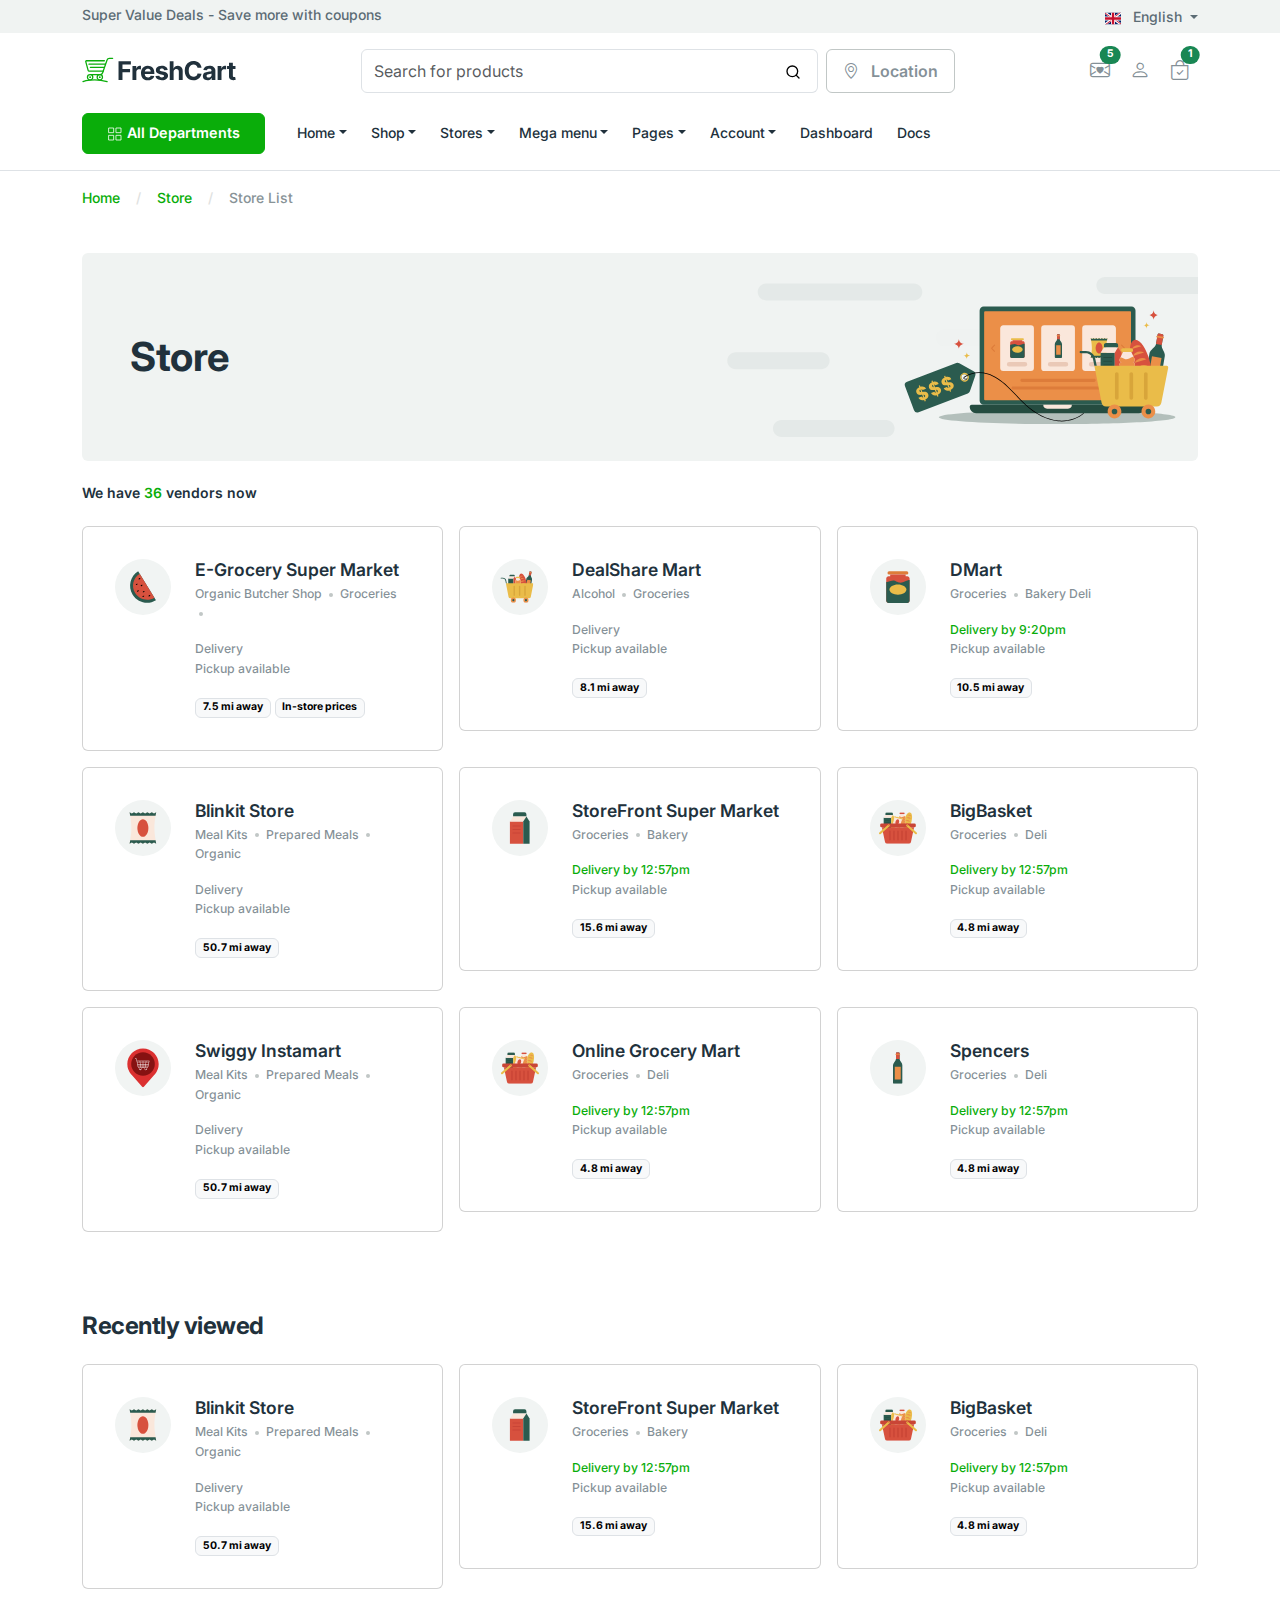
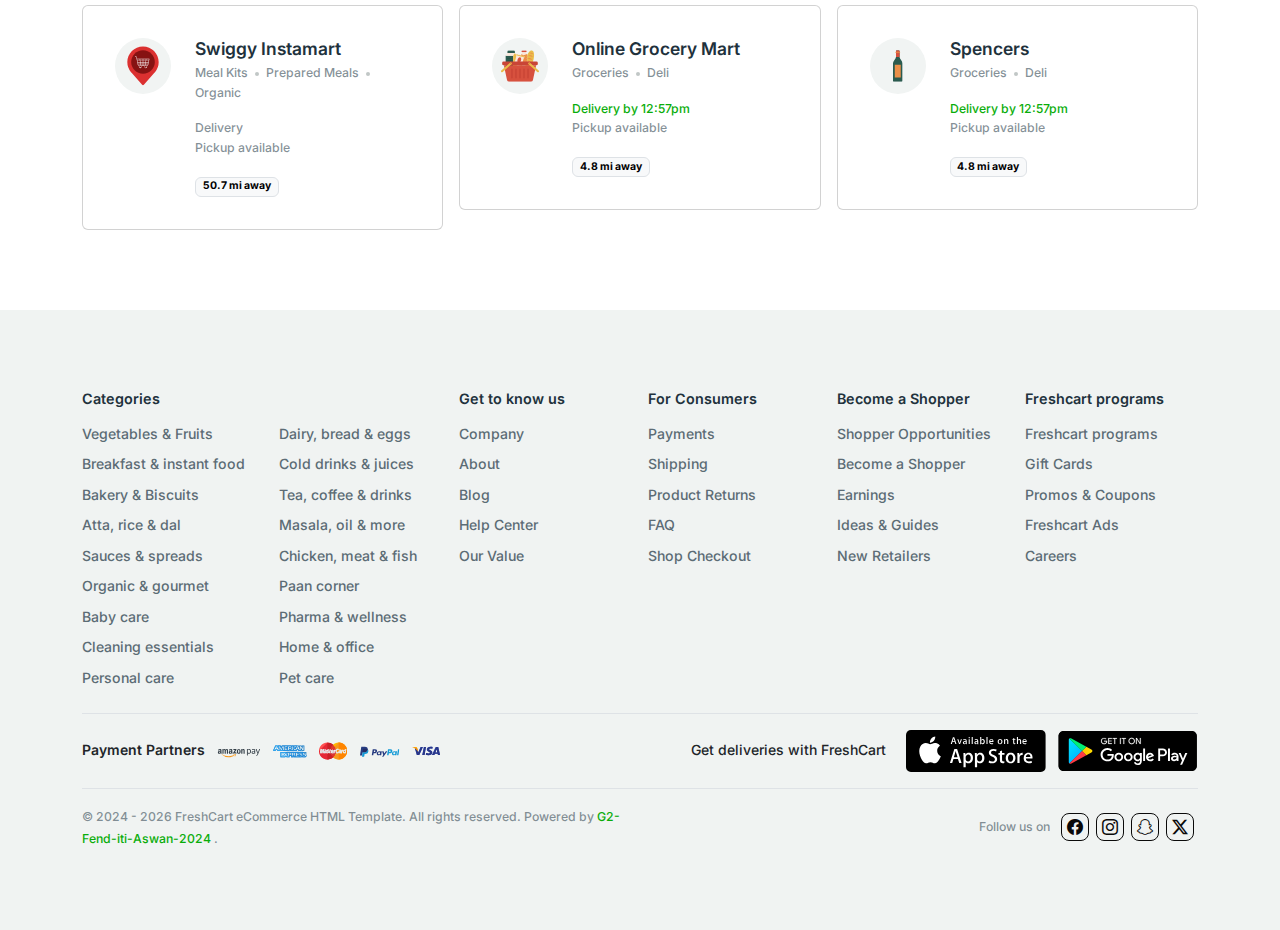
==== index.html @ b653909a "Add files via upload" ====
<!DOCTYPE html>
<html lang="en">
  <head>
    <meta charset="UTF-8" />
    <meta name="viewport" content="width=device-width, initial-scale=1.0" />
    <title>Stor List eCommerce HTML Template - FreshCart</title>
    <link rel="stylesheet" href="./Style css/bootstrap/css/bootstrap.css" />
    <link rel="stylesheet" href="./Style css/custimize.css" />
    <link rel="stylesheet" href="./Style css/style.css" />
    <link rel="Icon" href="./Imeges/favicon.ico" />
    <!-- <link rel="stylesheet" href="./icons/icons.css" /> -->
    <link
      rel="stylesheet"
      href="https://cdn.jsdelivr.net/npm/bootstrap-icons@1.11.3/font/bootstrap-icons.min.css"
    />
  </head>
  <body>
    <!-- Top Header -->
    <div class="bg-light py-1 py-md-0 pt-md-1">
      <div class="container">
        <div class="row">
          <div class="col-md-6 col-12 text-center text-md-start">
            <span>Super Value Deals - Save more with coupons</span>
          </div>
          <div class="col-6 text-end d-none d-md-block">
            <div class="dropdown selectBox">
              <a
                href="#"
                class="dropdown-toggle text-reset text-center"
                data-bs-toggle="dropdown"
                aria-expanded="false"
              >
                <img
                  src="./Imeges/svg/flags/UnitedKingdomFlag.svg"
                  alt=""
                  class="m-2"
                />
                <flagSpan> English</flagSpan>
              </a>
              <ul
                class="dropdown-menu ul-header"
                data-popper-placement="bottom-end"
              >
                <li>
                  <a href="" class="dropdown-item">
                    <img
                      src="./Imeges/svg/flags/UnitedKingdomFlag.svg"
                      class="me-2"
                    />

                    <flagSpan>English</flagSpan>
                  </a>
                </li>
                <li>
                  <a href="" class="dropdown-item">
                    <img src="./Imeges/svg/flags/GermanFlag.svg" class="me-2" />

                    <flagSpan> Deutsch</flagSpan>
                  </a>
                </li>
              </ul>
            </div>
          </div>
        </div>
      </div>
    </div>
    <!-- Navbar -->
    <div class="py-3 mb-1">
      <div class="container">
        <div class="row w-100 align-items-center gx-lg-2 gx-0">
          <div class="col-xxl-2 col-lg-3 col-md-6 col-5 text-md-start">
            <a href="#" class="navbar-brand d-none d-lg-block">
              <img src="./Imeges/svg/freshcart-logo.svg" alt="" srcset="" />
            </a>
            <div class="d-flex justify-content-between w-100 d-lg-none">
              <a href="#" class="navbar-brand">
                <img src="./Imeges/svg/freshcart-logo.svg" alt="" />
              </a>
            </div>
          </div>
          <div class="col-xxl-5 col-lg-5 d-none d-lg-block text-md-start">
            <form action="#">
              <div class="input-group">
                <input
                  type="search"
                  class="form-control rounded"
                  placeholder="Search for products"
                />
                <button
                  class="btn bg-white border border-start-0 ms-n10 rounded-0 rounded-end"
                  type="button"
                >
                  <img src="./Imeges/svg/Search.svg" class="" alt="" />
                </button>
              </div>
            </form>
          </div>
          <div
            class="col-md-2 col-xxl-3 d-none d-lg-block text-center text-md-start"
          >
            <!-- Button Location -->
            <button
              type="button"
              id="btn-location"
              class="btn btn-outline-secondary text-muted"
              data-bs-toggle="modal"
              data-bs-target="#locationModal"
            >
              <i class="bi bi-geo-alt me-2"></i>
              Location
            </button>
            <!-- modal btn location -->

            <!-- Modal -->

            <!--  -->
          </div>
          <div class="col-lg-2 col-xxl-2 text-end col-md-6 col-7">
            <div class="list-inline align-content-center">
              <div class="list-inline-item me-3">
                <a href="#" class="text-muted position-relative">
                  <i class="bi bi-envelope-heart fs-5"></i>
                  <span
                    class="position-absolute top-auto start-100 translate-middle badge rounded-pill bg-success"
                    >5</span
                  >
                </a>
              </div>
              <div class="list-inline-item me-3">
                <a href="#" class="text-muted position-relative">
                  <i class="bi bi-person fs-5"></i>
                </a>
              </div>
              <div class="list-inline-item me-3 me-lg-0">
                <a href="#" class="text-muted position-relative">
                  <i class="bi bi-bag-check fs-5"></i>
                  <span
                    class="position-absolute top-auto start-100 translate-middle badge rounded-pill bg-success"
                    >1</span
                  >
                </a>
              </div>
              <div class="list-inline-item d-inline-block d-lg-none">
                <button
                  class="navbar-toggler collapsed text-center"
                  type="button"
                  data-bs-toggle="offcanvas"
                  data-bs-target="#navbar-default"
                  aria-controls="navbar-default"
                  aria-label="Toggle navigation"
                >
                  <svg
                    class="ham ham3"
                    viewBox="0 0 100 100"
                    width="60"
                    onclick="this.classList.toggle('active')"
                  >
                    <path
                      class="line top"
                      d="m 70,33 h -40 c -11.092231,0 11.883874,13.496726 -3.420361,12.956839 -0.962502,-2.089471 -2.222071,-3.282996 -4.545687,-3.282996 -2.323616,0 -5.113897,2.622752 -5.113897,7.071068 0,4.448316 2.080609,7.007933 5.555839,7.007933 2.401943,0 2.96769,-1.283974 4.166879,-3.282995 2.209342,0.273823 4.031294,1.642466 5.857227,-0.252538 v -13.005715 16.288404 h 7.653568"
                    />
                    <path
                      class="line middle"
                      d="m 70,50 h -40 c -5.6862,0 -8.534259,5.373483 -8.534259,11.551069 0,7.187738 3.499166,10.922274 13.131984,10.922274 11.021777,0 7.022787,-15.773343 15.531095,-15.773343 3.268142,0 5.177031,-2.159429 5.177031,-6.7 0,-4.540571 -1.766442,-7.33533 -5.087851,-7.326157 -3.321409,0.0092 -5.771288,2.789632 -5.771288,7.326157 0,4.536525 2.478983,6.805271 5.771288,6.7"
                    />
                    <path
                      class="line bottom"
                      d="m 70,67 h -40 c 0,0 -3.680675,0.737051 -3.660714,-3.517857 0.02541,-5.415597 3.391687,-10.357143 10.982142,-10.357143 4.048418,0 17.88928,0.178572 23.482143,0.178572 0,2.563604 2.451177,3.403635 4.642857,3.392857 2.19168,-0.01078 4.373905,-1.369814 4.375,-3.392857 0.0011,-2.023043 -1.924401,-2.589191 -4.553571,-4.107143 -2.62917,-1.517952 -4.196429,-1.799562 -4.196429,-3.660714 0,-1.861153 2.442181,-3.118811 4.196429,-3.035715 1.754248,0.0831 4.375,0.890841 4.375,3.125 2.628634,0 6.160714,0.267857 6.160714,0.267857 l -0.178571,-2.946428 10.178571,0 -10.178571,0 v 6.696428 l 8.928571,0 -8.928571,0 v 7.142858 l 10.178571,0 -10.178571,0"
                    />
                  </svg>
                </button>
              </div>
            </div>
          </div>
        </div>
      </div>
    </div>

    <!-- Sider Navbar -->
    <nav
      class="navbar navbar-expand-lg py-0 pb-lg-3 border-bottom"
      aria-label="Offcanvas navbar large"
    >
      <div class="container">
        <div
          class="offcanvas offcanvas-start text-center justify-content-center align-content-center"
          tabindex="-1"
          id="navbar-default"
          aria-labelledby="navbar-defaultLabel"
        >
          <div class="offcanvas-header pb-1">
            <a href="./index.html"
              ><img
                src="./Imeges/svg/freshcart-logo.svg"
                alt="eCommerce HTML Template"
            /></a>
            <button
              type="button"
              class="btn-close"
              data-bs-dismiss="offcanvas"
              aria-label="Close"
            ></button>
          </div>
          <div class="offcanvas-body">
            <div class="dropdown me-3 d-none d-lg-block">
              <button
                class="btn btn-success fs--1 px-4"
                type="button"
                id="dropdownMenuButton1"
                data-bs-toggle="dropdown"
                aria-expanded="false"
              >
                <span class="me-0">
                  <svg
                    xmlns="http://www.w3.org/2000/svg"
                    width="16"
                    height="16"
                    viewBox="0 0 24 24"
                    fill="none"
                    stroke="currentColor"
                    stroke-width="1.2"
                    stroke-linecap="round"
                    stroke-linejoin="round"
                    class="feather feather-grid"
                  >
                    <rect x="3" y="3" width="7" height="7"></rect>
                    <rect x="14" y="3" width="7" height="7"></rect>
                    <rect x="14" y="14" width="7" height="7"></rect>
                    <rect x="3" y="14" width="7" height="7"></rect>
                  </svg>
                </span>
                All Departments
              </button>
            </div>
            <div class="align-content-center">
              <ul class="navbar-nav align-items-center ps-2">
                <li class="nav-item dropdown w-100 w-lg-auto">
                  <a
                    href="#"
                    class="nav-link dropdown-toggle text-blue-black d-block a-hover-green pe-3"
                    role="button"
                    data-bs-toggle="dropdown"
                    >Home</a
                  >
                </li>
                <li class="nav-item dropdown w-100 w-lg-auto">
                  <a
                    href="#"
                    class="nav-link dropdown-toggle text-blue-black d-block a-hover-green pe-3"
                    role="button"
                    data-bs-toggle="dropdown"
                    >Shop</a
                  >
                </li>
                <li class="nav-item dropdown w-100 w-lg-auto">
                  <a
                    href="#"
                    class="nav-link dropdown-toggle text-blue-black a-hover-green d-block pe-3"
                    role="button"
                    data-bs-toggle="dropdown"
                    >Stores</a
                  >
                </li>
                <li class="nav-item dropdown w-100 w-lg-auto">
                  <a
                    href="#"
                    class="nav-link dropdown-toggle text-blue-black d-block a-hover-green pe-3"
                    role="button"
                    data-bs-toggle="dropdown"
                    >Mega menu</a
                  >
                </li>
                <li class="nav-item dropdown w-100 w-lg-auto">
                  <a
                    href="#"
                    class="nav-link dropdown-toggle text-blue-black d-block a-hover-green pe-3"
                    role="button"
                    data-bs-toggle="dropdown"
                    >Pages</a
                  >
                </li>
                <li class="nav-item dropdown w-100 w-lg-auto">
                  <a
                    href="#"
                    class="nav-link dropdown-toggle text-blue-black d-block a-hover-green pe-3"
                    role="button"
                    data-bs-toggle="dropdown"
                    >Account</a
                  >
                </li>
                <li class="nav-item dropdown w-100 w-lg-auto">
                  <a
                    href="#"
                    class="nav-link text-blue-black d-block a-hover-green pe-3"
                    role="button"
                    >Dashboard</a
                  >
                </li>
                <li class="nav-item dropdown w-100 w-lg-auto">
                  <a
                    href="#"
                    class="nav-link text-blue-black d-block a-hover-green pe-3"
                    role="button"
                    >Docs</a
                  >
                </li>
              </ul>
            </div>
          </div>
        </div>
      </div>
    </nav>
    <!-- Links Under Nav -->

    <section id="sec2" class="mt-3">
      <div class="container">
        <div class="row">
          <div class="col-12">
            <nav aria-label="breadcrumb">
              <ol class="breadcrumb">
                <li class="breadcrumb-item">
                  <a href="#" class="a-hover-green">Home</a>
                </li>
                <li class="breadcrumb-item">
                  <a href="#" class="a-hover-green">Store</a>
                </li>
                <li class="breadcrumb-item active" aria-current="page">
                  Store List
                </li>
              </ol>
            </nav>
          </div>
        </div>
      </div>
    </section>

    <!--------- Main Content ----------->
    <main>
      <!-- sec-1-In Main -->
      <section class="mt-7">
        <div class="container">
          <div class="row">
            <div class="col-12">
              <div
                class="bg-light d-flex justify-content-between ps-md-10 ps-10 rounded"
              >
                <div class="d-flex align-items-center">
                  <h1 class="mb-0 fw-bold text-blue-black fs-1">Store</h1>
                </div>
                <div class="py-6">
                  <img
                    src="./Imeges/svg/store-graphics.svg"
                    class="img-fluid"
                    alt=""
                  />
                </div>
              </div>
            </div>
          </div>
        </div>
      </section>
      <!-- sec-2-In Main -->
      <section id="sec3" class="mb-lg-14 mt-6 mb-8">
        <div class="container">
          <div class="row">
            <div class="col-12">
              <div class="mb-4 text-start">
                <h6 class="text-blue-black fw-semibold">
                  We have <span class="text-green">36</span> vendors now
                </h6>
              </div>
            </div>
          </div>
          <div class="row row-cols-1 row-cols-md-2 row-cols-lg-3 g-3 g-lg-3">
            <!------------------ Cards  --------------->
            <!----- Card 1 ----->
            <div class="col">
              <div class="card flex-row p-8 card-product cards">
                <div>
                  <img
                    src="./Imeges/svg/stores-logo-1.svg"
                    class="rounded-circle icon-shape icon-xl"
                    alt="water mealon"
                  />
                </div>
                <div class="ms-6">
                  <h5 class="mb-1">
                    <a href="" class="text-inherit a-hover-green"
                      >E-Grocery Super Market</a
                    >
                  </h5>
                  <div class="small text-muted text-start">
                    <span>Organic</span>
                    <span> Butcher Shop</span>
                    <span class="mx-1"
                      ><img src="./Imeges/svg/dot.svg" alt=""
                    /></span>
                    <span>Groceries</span>
                    <span class="mx-1"
                      ><img src="./Imeges/svg/dot.svg" alt=""
                    /></span>
                  </div>
                  <div class="py-3 text-start text-muted">
                    <ul class="list-unstyled mb-0 small">
                      <li>Delivery</li>
                      <li>Pickup available</li>
                    </ul>
                  </div>
                  <div class="text-start">
                    <!-- badge -->
                    <div class="badge text-bg-light border">7.5 mi away</div>
                    <div class="badge text-bg-light border">
                      In-store prices
                    </div>
                  </div>
                </div>
              </div>
            </div>
            <!----- Card 2 ----->
            <div class="col">
              <div class="card flex-row p-8 card-product cards">
                <div>
                  <img
                    src="./Imeges/svg/stores-logo-2.svg"
                    class="rounded-circle icon-shape icon-xl"
                    alt=""
                  />
                </div>
                <div class="ms-6">
                  <h5 class="mb-1">
                    <a href="" class="text-inherit a-hover-green"
                      >DealShare Mart
                    </a>
                  </h5>
                  <div class="small text-muted text-start">
                    <span>Alcohol</span>
                    <span class="mx-1"
                      ><img src="./Imeges/svg/dot.svg" alt=""
                    /></span>
                    <span>Groceries</span>
                  </div>
                  <div class="py-3 text-start">
                    <ul class="list-unstyled mb-0 small text-muted">
                      <li>Delivery</li>
                      <li>Pickup available</li>
                    </ul>
                  </div>
                  <div class="text-start">
                    <!-- badge -->
                    <div class="badge text-bg-light border">8.1 mi away</div>
                  </div>
                </div>
              </div>
            </div>
            <!----- Card 3 ----->
            <div class="col">
              <div class="card flex-row p-8 card-product cards">
                <div>
                  <img
                    src="./Imeges/svg/stores-logo-3.svg"
                    class="rounded-circle icon-shape icon-xl"
                    alt=""
                  />
                </div>
                <div class="ms-6">
                  <h5 class="mb-1 text-start">
                    <a href="" class="text-inherit a-hover-green">DMart </a>
                  </h5>
                  <div class="small text-muted text-start">
                    <span>Groceries</span>
                    <span class="mx-1"
                      ><img src="./Imeges/svg/dot.svg" alt=""
                    /></span>
                    <span>Bakery Deli</span>
                  </div>
                  <div class="py-3 text-start">
                    <ul class="list-unstyled mb-0 small text-muted">
                      <li class="text-green">Delivery by 9:20pm</li>
                      <li>Pickup available</li>
                    </ul>
                  </div>
                  <div class="text-start">
                    <!-- badge -->
                    <div class="badge text-bg-light border">10.5 mi away</div>
                  </div>
                </div>
              </div>
            </div>
            <!----- Card 4 ----->
            <div class="col">
              <div class="card flex-row p-8 card-product cards">
                <div>
                  <img
                    src="./Imeges/svg/stores-logo-4.svg"
                    class="rounded-circle icon-shape icon-xl"
                    alt=""
                  />
                </div>
                <div class="ms-6">
                  <h5 class="mb-1 text-start">
                    <a href="" class="text-inherit a-hover-green"
                      >Blinkit Store</a
                    >
                  </h5>
                  <div class="small text-muted text-start">
                    <span>Meal Kits</span>

                    <span class="mx-1"
                      ><img src="./Imeges/svg/dot.svg" alt=""
                    /></span>
                    <span> Prepared Meals </span>

                    <span class="mx-1"
                      ><img src="./Imeges/svg/dot.svg" alt=""
                    /></span>
                    <span>Organic</span>
                  </div>
                  <div class="py-3 text-start text-muted">
                    <ul class="list-unstyled mb-0 small">
                      <li>Delivery</li>
                      <li>Pickup available</li>
                    </ul>
                  </div>
                  <div class="text-start">
                    <!-- badge -->
                    <div class="badge text-bg-light border">50.7 mi away</div>
                  </div>
                </div>
              </div>
            </div>
            <!----- Card 5 ----->
            <div class="col">
              <div class="card flex-row p-8 card-product cards">
                <div>
                  <img
                    src="./Imeges/svg/stores-logo-5.svg"
                    class="rounded-circle icon-shape icon-xl"
                    alt=""
                  />
                </div>
                <div class="ms-6">
                  <h5 class="mb-1 text-start">
                    <a href="" class="text-inherit a-hover-green"
                      >StoreFront Super Market
                    </a>
                  </h5>
                  <div class="small text-muted text-start">
                    <span>Groceries</span>
                    <span class="mx-1"
                      ><img src="./Imeges/svg/dot.svg" alt=""
                    /></span>
                    <span>Bakery</span>
                  </div>
                  <div class="py-3 text-start">
                    <ul class="list-unstyled mb-0 small text-muted">
                      <li class="text-green">Delivery by 12:57pm</li>
                      <li>Pickup available</li>
                    </ul>
                  </div>
                  <div class="text-start">
                    <!-- badge -->
                    <div class="badge text-bg-light border">15.6 mi away</div>
                  </div>
                </div>
              </div>
            </div>
            <!----- Card 6 ----->
            <div class="col">
              <div class="card flex-row p-8 card-product cards">
                <div>
                  <img
                    src="./Imeges/svg/stores-logo-6.svg"
                    class="rounded-circle icon-shape icon-xl"
                    alt=""
                  />
                </div>
                <div class="ms-6">
                  <h5 class="mb-1 text-start">
                    <a href="" class="text-inherit a-hover-green">
                      BigBasket
                    </a>
                  </h5>
                  <div class="small text-muted text-start">
                    <span>Groceries</span>
                    <span class="mx-1"
                      ><img src="./Imeges/svg/dot.svg" alt=""
                    /></span>
                    <span>Deli</span>
                  </div>
                  <div class="py-3 text-start">
                    <ul class="list-unstyled mb-0 small text-muted">
                      <li class="text-green">Delivery by 12:57pm</li>
                      <li>Pickup available</li>
                    </ul>
                  </div>
                  <div class="text-start">
                    <!-- badge -->
                    <div class="badge text-bg-light border">4.8 mi away</div>
                  </div>
                </div>
              </div>
            </div>
            <!----- Card 7 ----->
            <div class="col">
              <div class="card flex-row p-8 card-product cards">
                <div>
                  <img
                    src="./Imeges/svg/stores-logo-7.svg"
                    class="rounded-circle icon-shape icon-xl"
                    alt=""
                  />
                </div>
                <div class="ms-6">
                  <h5 class="mb-1 text-start">
                    <a href="" class="text-inherit a-hover-green"
                      >Swiggy Instamart</a
                    >
                  </h5>
                  <div class="small text-muted text-start">
                    <span>Meal Kits</span>

                    <span class="mx-1"
                      ><img src="./Imeges/svg/dot.svg" alt=""
                    /></span>
                    <span> Prepared Meals </span>

                    <span class="mx-1"
                      ><img src="./Imeges/svg/dot.svg" alt=""
                    /></span>
                    <span>Organic</span>
                  </div>
                  <div class="py-3 text-start text-muted">
                    <ul class="list-unstyled mb-0 small">
                      <li>Delivery</li>
                      <li>Pickup available</li>
                    </ul>
                  </div>
                  <div class="text-start">
                    <!-- badge -->
                    <div class="badge text-bg-light border">50.7 mi away</div>
                  </div>
                </div>
              </div>
            </div>
            <!----- Card 8 ----->
            <div class="col">
              <div class="card flex-row p-8 card-product cards">
                <div>
                  <img
                    src="./Imeges/svg/stores-logo-8.svg"
                    class="rounded-circle icon-shape icon-xl"
                    alt=""
                  />
                </div>
                <div class="ms-6">
                  <h5 class="mb-1 text-start">
                    <a href="" class="text-inherit a-hover-green">
                      Online Grocery Mart
                    </a>
                  </h5>
                  <div class="small text-muted text-start">
                    <span>Groceries</span>
                    <span class="mx-1"
                      ><img src="./Imeges/svg/dot.svg" alt=""
                    /></span>
                    <span>Deli</span>
                  </div>
                  <div class="py-3 text-start">
                    <ul class="list-unstyled mb-0 small text-muted">
                      <li class="text-green">Delivery by 12:57pm</li>
                      <li>Pickup available</li>
                    </ul>
                  </div>
                  <div class="text-start">
                    <!-- badge -->
                    <div class="badge text-bg-light border">4.8 mi away</div>
                  </div>
                </div>
              </div>
            </div>
            <!----- Card 9 ----->
            <div class="col">
              <div class="card flex-row p-8 card-product cards">
                <div>
                  <img
                    src="./Imeges/svg/stores-logo-9.svg"
                    class="rounded-circle icon-shape icon-xl"
                    alt=""
                  />
                </div>
                <div class="ms-6">
                  <h5 class="mb-1 text-start">
                    <a href="" class="text-inherit a-hover-green"> Spencers </a>
                  </h5>
                  <div class="small text-muted text-start">
                    <span>Groceries</span>
                    <span class="mx-1"
                      ><img src="./Imeges/svg/dot.svg" alt=""
                    /></span>
                    <span>Deli</span>
                  </div>
                  <div class="py-3 text-start">
                    <ul class="list-unstyled mb-0 small text-muted">
                      <li class="text-green">Delivery by 12:57pm</li>
                      <li>Pickup available</li>
                    </ul>
                  </div>
                  <div class="text-start">
                    <!-- badge -->
                    <div class="badge text-bg-light border">4.8 mi away</div>
                  </div>
                </div>
              </div>
            </div>
          </div>
        </div>
      </section>
      <!-- sec-3-In Main -->
      <section class="mb-lg-14 mb-8">
        <div class="container">
          <div class="row text-start text-blue-black">
            <div class="col-12">
              <div class="mb-6">
                <h3 class="mb-0 fs-4 fw-bold">Recently viewed</h3>
              </div>
            </div>
          </div>
          <div class="row row-cols-1 row-cols-md-2 row-cols-lg-3 g-3 g-lg-3">
            <!----- Card 4 ----->
            <div class="col">
              <div class="card flex-row p-8 card-product cards">
                <div>
                  <img
                    src="./Imeges/svg/stores-logo-4.svg"
                    class="rounded-circle icon-shape icon-xl"
                    alt=""
                  />
                </div>
                <div class="ms-6">
                  <h5 class="mb-1 text-start">
                    <a href="" class="text-inherit a-hover-green"
                      >Blinkit Store</a
                    >
                  </h5>
                  <div class="small text-muted text-start">
                    <span>Meal Kits</span>

                    <span class="mx-1"
                      ><img src="./Imeges/svg/dot.svg" alt=""
                    /></span>
                    <span> Prepared Meals </span>

                    <span class="mx-1"
                      ><img src="./Imeges/svg/dot.svg" alt=""
                    /></span>
                    <span>Organic</span>
                  </div>
                  <div class="py-3 text-start text-muted">
                    <ul class="list-unstyled mb-0 small">
                      <li>Delivery</li>
                      <li>Pickup available</li>
                    </ul>
                  </div>
                  <div class="text-start">
                    <!-- badge -->
                    <div class="badge text-bg-light border">50.7 mi away</div>
                  </div>
                </div>
              </div>
            </div>
            <!----- Card 5 ----->
            <div class="col">
              <div class="card flex-row p-8 card-product cards">
                <div>
                  <img
                    src="./Imeges/svg/stores-logo-5.svg"
                    class="rounded-circle icon-shape icon-xl"
                    alt=""
                  />
                </div>
                <div class="ms-6">
                  <h5 class="mb-1 text-start">
                    <a href="" class="text-inherit a-hover-green"
                      >StoreFront Super Market
                    </a>
                  </h5>
                  <div class="small text-muted text-start">
                    <span>Groceries</span>
                    <span class="mx-1"
                      ><img src="./Imeges/svg/dot.svg" alt=""
                    /></span>
                    <span>Bakery</span>
                  </div>
                  <div class="py-3 text-start">
                    <ul class="list-unstyled mb-0 small text-muted">
                      <li class="text-green">Delivery by 12:57pm</li>
                      <li>Pickup available</li>
                    </ul>
                  </div>
                  <div class="text-start">
                    <!-- badge -->
                    <div class="badge text-bg-light border">15.6 mi away</div>
                  </div>
                </div>
              </div>
            </div>
            <!----- Card 6 ----->
            <div class="col">
              <div class="card flex-row p-8 card-product cards">
                <div>
                  <img
                    src="./Imeges/svg/stores-logo-6.svg"
                    class="rounded-circle icon-shape icon-xl"
                    alt=""
                  />
                </div>
                <div class="ms-6">
                  <h5 class="mb-1 text-start">
                    <a href="" class="text-inherit a-hover-green">
                      BigBasket
                    </a>
                  </h5>
                  <div class="small text-muted text-start">
                    <span>Groceries</span>
                    <span class="mx-1"
                      ><img src="./Imeges/svg/dot.svg" alt=""
                    /></span>
                    <span>Deli</span>
                  </div>
                  <div class="py-3 text-start">
                    <ul class="list-unstyled mb-0 small text-muted">
                      <li class="text-green">Delivery by 12:57pm</li>
                      <li>Pickup available</li>
                    </ul>
                  </div>
                  <div class="text-start">
                    <!-- badge -->
                    <div class="badge text-bg-light border">4.8 mi away</div>
                  </div>
                </div>
              </div>
            </div>
            <!----- Card 7 ----->
            <div class="col">
              <div class="card flex-row p-8 card-product cards">
                <div>
                  <img
                    src="./Imeges/svg/stores-logo-7.svg"
                    class="rounded-circle icon-shape icon-xl"
                    alt=""
                  />
                </div>
                <div class="ms-6">
                  <h5 class="mb-1 text-start">
                    <a href="" class="text-inherit a-hover-green"
                      >Swiggy Instamart</a
                    >
                  </h5>
                  <div class="small text-muted text-start">
                    <span>Meal Kits</span>

                    <span class="mx-1"
                      ><img src="./Imeges/svg/dot.svg" alt=""
                    /></span>
                    <span> Prepared Meals </span>

                    <span class="mx-1"
                      ><img src="./Imeges/svg/dot.svg" alt=""
                    /></span>
                    <span>Organic</span>
                  </div>
                  <div class="py-3 text-start text-muted">
                    <ul class="list-unstyled mb-0 small">
                      <li>Delivery</li>
                      <li>Pickup available</li>
                    </ul>
                  </div>
                  <div class="text-start">
                    <!-- badge -->
                    <div class="badge text-bg-light border">50.7 mi away</div>
                  </div>
                </div>
              </div>
            </div>
            <!----- Card 8 ----->
            <div class="col">
              <div class="card flex-row p-8 card-product cards">
                <div>
                  <img
                    src="./Imeges/svg/stores-logo-8.svg"
                    class="rounded-circle icon-shape icon-xl"
                    alt=""
                  />
                </div>
                <div class="ms-6">
                  <h5 class="mb-1 text-start">
                    <a href="" class="text-inherit a-hover-green">
                      Online Grocery Mart
                    </a>
                  </h5>
                  <div class="small text-muted text-start">
                    <span>Groceries</span>
                    <span class="mx-1"
                      ><img src="./Imeges/svg/dot.svg" alt=""
                    /></span>
                    <span>Deli</span>
                  </div>
                  <div class="py-3 text-start">
                    <ul class="list-unstyled mb-0 small text-muted">
                      <li class="text-green">Delivery by 12:57pm</li>
                      <li>Pickup available</li>
                    </ul>
                  </div>
                  <div class="text-start">
                    <!-- badge -->
                    <div class="badge text-bg-light border">4.8 mi away</div>
                  </div>
                </div>
              </div>
            </div>
            <!----- Card 9 ----->
            <div class="col">
              <div class="card flex-row p-8 card-product cards">
                <div>
                  <img
                    src="./Imeges/svg/stores-logo-9.svg"
                    class="rounded-circle icon-shape icon-xl"
                    alt=""
                  />
                </div>
                <div class="ms-6">
                  <h5 class="mb-1 text-start">
                    <a href="" class="text-inherit a-hover-green"> Spencers </a>
                  </h5>
                  <div class="small text-muted text-start">
                    <span>Groceries</span>
                    <span class="mx-1"
                      ><img src="./Imeges/svg/dot.svg" alt=""
                    /></span>
                    <span>Deli</span>
                  </div>
                  <div class="py-3 text-start">
                    <ul class="list-unstyled mb-0 small text-muted">
                      <li class="text-green">Delivery by 12:57pm</li>
                      <li>Pickup available</li>
                    </ul>
                  </div>
                  <div class="text-start">
                    <!-- badge -->
                    <div class="badge text-bg-light border">4.8 mi away</div>
                  </div>
                </div>
              </div>
            </div>
          </div>
        </div>
      </section>
    </main>

    <!---------- Footer ------------>
    <footer class="footer">
      <div class="container">
        <!-- Footer Links lists -->
        <div id="list" class="row g-3 py-3">
          <div class="col-12 col-md-12 col-lg-4">
            <h6 class="mb-3">Categories</h6>
            <div class="row">
              <div class="col-6">
                <ul class="nav flex-column">
                  <li class="nav-item mb-2">
                    <a href="#!" class="nav-link">Vegetables & Fruits</a>
                  </li>
                  <li class="nav-item mb-2">
                    <a href="#!" class="nav-link">Breakfast & instant food</a>
                  </li>
                  <li class="nav-item mb-2">
                    <a href="#!" class="nav-link">Bakery & Biscuits</a>
                  </li>
                  <li class="nav-item mb-2">
                    <a href="#!" class="nav-link">Atta, rice & dal</a>
                  </li>
                  <li class="nav-item mb-2">
                    <a href="#!" class="nav-link">Sauces & spreads</a>
                  </li>
                  <li class="nav-item mb-2">
                    <a href="#!" class="nav-link">Organic & gourmet</a>
                  </li>
                  <li class="nav-item mb-2">
                    <a href="#!" class="nav-link">Baby care</a>
                  </li>
                  <li class="nav-item mb-2">
                    <a href="#!" class="nav-link">Cleaning essentials</a>
                  </li>
                  <li class="nav-item mb-2">
                    <a href="#!" class="nav-link">Personal care</a>
                  </li>
                </ul>
              </div>
              <div class="col-6">
                <ul class="nav flex-column">
                  <li class="nav-item mb-2">
                    <a href="#!" class="nav-link">Dairy, bread & eggs</a>
                  </li>
                  <li class="nav-item mb-2">
                    <a href="#!" class="nav-link">Cold drinks & juices</a>
                  </li>
                  <li class="nav-item mb-2">
                    <a href="#!" class="nav-link">Tea, coffee & drinks</a>
                  </li>
                  <li class="nav-item mb-2">
                    <a href="#!" class="nav-link">Masala, oil & more</a>
                  </li>
                  <li class="nav-item mb-2">
                    <a href="#!" class="nav-link">Chicken, meat & fish</a>
                  </li>
                  <li class="nav-item mb-2">
                    <a href="#!" class="nav-link">Paan corner</a>
                  </li>
                  <li class="nav-item mb-2">
                    <a href="#!" class="nav-link">Pharma & wellness</a>
                  </li>
                  <li class="nav-item mb-2">
                    <a href="#!" class="nav-link">Home & office</a>
                  </li>
                  <li class="nav-item mb-2">
                    <a href="#!" class="nav-link">Pet care</a>
                  </li>
                </ul>
              </div>
            </div>
          </div>
          <div class="col-12 col-md-12 col-lg-8">
            <div class="row g-3">
              <!-- List-1 -->
              <div class="col-6 col-sm-6 col-md-3">
                <h6 class="mb-3">Get to know us</h6>
                <!-- list -->
                <ul class="nav flex-column">
                  <li class="nav-item mb-2">
                    <a href="#!" class="nav-link">Company</a>
                  </li>
                  <li class="nav-item mb-2">
                    <a href="#!" class="nav-link">About</a>
                  </li>
                  <li class="nav-item mb-2">
                    <a href="./Blog Page.html" class="nav-link">Blog</a>
                  </li>
                  <li class="nav-item mb-2">
                    <a href="#!" class="nav-link">Help Center</a>
                  </li>
                  <li class="nav-item mb-2">
                    <a href="#!" class="nav-link">Our Value</a>
                  </li>
                </ul>
              </div>
              <!-- List-2 -->
              <div class="col-6 col-sm-6 col-md-3">
                <h6 class="mb-3">For Consumers</h6>
                <!-- list -->
                <ul class="nav flex-column">
                  <li class="nav-item mb-2">
                    <a href="#!" class="nav-link">Payments</a>
                  </li>
                  <li class="nav-item mb-2">
                    <a href="#!" class="nav-link">Shipping</a>
                  </li>
                  <li class="nav-item mb-2">
                    <a href="#!" class="nav-link">Product Returns</a>
                  </li>
                  <li class="nav-item mb-2">
                    <a href="#!" class="nav-link">FAQ</a>
                  </li>
                  <li class="nav-item mb-2">
                    <a href="#!" class="nav-link">Shop Checkout</a>
                  </li>
                </ul>
              </div>
              <!-- List-3 -->
              <div class="col-6 col-sm-6 col-md-3">
                <h6 class="mb-3">Become a Shopper</h6>
                <!-- list -->
                <ul class="nav flex-column">
                  <li class="nav-item mb-2">
                    <a href="#!" class="nav-link">Shopper Opportunities</a>
                  </li>
                  <li class="nav-item mb-2">
                    <a href="#!" class="nav-link">Become a Shopper</a>
                  </li>
                  <li class="nav-item mb-2">
                    <a href="#!" class="nav-link">Earnings</a>
                  </li>
                  <li class="nav-item mb-2">
                    <a href="#!" class="nav-link">Ideas & Guides</a>
                  </li>
                  <li class="nav-item mb-2">
                    <a href="#!" class="nav-link">New Retailers</a>
                  </li>
                </ul>
              </div>
              <!-- List-4 -->
              <div class="col-6 col-sm-6 col-md-3">
                <h6 class="mb-3">Freshcart programs</h6>
                <!-- list -->
                <ul class="nav flex-column">
                  <li class="nav-item mb-2">
                    <a href="#!" class="nav-link">Freshcart programs</a>
                  </li>
                  <li class="nav-item mb-2">
                    <a href="#!" class="nav-link">Gift Cards</a>
                  </li>
                  <li class="nav-item mb-2">
                    <a href="#!" class="nav-link">Promos & Coupons</a>
                  </li>
                  <li class="nav-item mb-2">
                    <a href="#!" class="nav-link">Freshcart Ads</a>
                  </li>
                  <li class="nav-item mb-2">
                    <a href="#!" class="nav-link">Careers</a>
                  </li>
                </ul>
              </div>
            </div>
          </div>
        </div>
        <!-- Footer Payment -->
        <div class="border-top py-3">
          <div class="row align-items-center">
            <!-- Logo Payment -->
            <div class="col-lg-5 text-lg-start text-center mb-2 mb-lg-0">
              <ul class="list-inline mb-0">
                <li class="list-inline-item text-dark fw-semibold">
                  Payment Partners
                </li>
                <li class="list-inline-item">
                  <a href="#!">
                    <img src="./Imeges/svg/amazonpay.svg" alt="" />
                  </a>
                </li>
                <li class="list-inline-item">
                  <a href="#!">
                    <img src="./Imeges/svg/american-express.svg" alt="" />
                  </a>
                </li>
                <li class="list-inline-item">
                  <a href="#!">
                    <img src="./Imeges/svg/mastercard.svg" alt="" />
                  </a>
                </li>
                <li class="list-inline-item">
                  <a href="#!">
                    <img src="./Imeges/svg/paypal.svg" alt="" />
                  </a>
                </li>
                <li class="list-inline-item">
                  <a href="#!">
                    <img src="./Imeges/svg/visa.svg" alt="" />
                  </a>
                </li>
              </ul>
            </div>
            <!--  -->
            <div class="col-lg-7 mt-4 mt-md-0">
              <ul
                id="logo-store"
                class="list-inline mb-0 text-lg-end text-center"
              >
                <li class="list-inline-item mb-2 mb-md-0 text-dark">
                  Get deliveries with FreshCart
                </li>
                <li class="list-inline-item ms-2">
                  <a href="#!">
                    <img src="./Imeges/svg/appstore-btn.svg" alt="" />
                  </a>
                </li>
                <li class="list-inline-item">
                  <a href="#!">
                    <img src="./Imeges/svg/googleplay-btn.svg" alt="" />
                  </a>
                </li>
              </ul>
            </div>
          </div>
        </div>
        <!-- Footer Acoonts and Copyright -->
        <div class="border-top py-3">
          <div class="row align-items-center">
            <div class="col-md-6">
              <span class="text-muted small">
                © 2024 - 2026 FreshCart eCommerce HTML Template. All rights
                reserved. Powered by
                <a class="text-green" href="#!">G2-Fend-iti-Aswan-2024</a>
                .
              </span>
            </div>
            <div class="col-md-6">
              <ul class="list-inline text-md-end mb-0 small mt-3 mt-md-0">
                <li class="list-inline-item text-muted">Follow us on</li>
                <!-- ico social-media -->
                <li class="list-inline-item me-1">
                  <a
                    href="#!"
                    class="btn btn-xs btn-social btn-icon btn-social-facebook"
                  >
                    <i class="bi bi-facebook fs-1rem"></i>
                  </a>
                  <!----  ---->
                </li>
                <li class="list-inline-item me-1">
                  <a
                    href="#!"
                    class="btn btn-xs btn-social btn-icon btn-social-Insta"
                  >
                    <i class="bi bi-instagram fs-1rem"></i>
                  </a>
                </li>
                <!--  -->
                <li class="list-inline-item me-1">
                  <a
                    href="#!"
                    class="btn btn-xs btn-social btn-icon btn-social-snapChat"
                  >
                    <i class="bi bi-snapchat fs-1rem"></i>
                  </a>
                </li>
                <!--  -->
                <li class="list-inline-item me-1">
                  <a
                    href="#!"
                    class="btn btn-xs btn-social btn-icon btn-social-x"
                  >
                    <i class="bi bi-twitter-x fs-1rem"></i>
                  </a>
                </li>
              </ul>
            </div>
          </div>
        </div>
      </div>
    </footer>

    <script src="./Style css/bootstrap/js/bootstrap.bundle.js"></script>
  </body>
</html>
---- Style css/custimize.css ----
/* --------- Font-size ----------- */
.fs-1rem {
  font-size: 1rem;
}
.fs-0-9rem {
  font-size: 0.9rem;
}
.fs-0-8rem {
  font-size: 0.8rem;
}
.fs-0-7rem {
  font-size: 0.7rem;
}

/** STYLE margin and padin Negativ & Positive */

@media (min-width: 992px) {
  /*todo:------    Margin      -------  */
  .mb-lg-14 {
    margin-bottom: 5rem !important;
  }
  /*todo:------    pading      -------  */
  .ps-lg-8 {
    padding-left: 2rem !important;
  }
}

/**=====================================**/

.m-6 {
  margin: 1.5rem !important;
}

.m-7 {
  margin: 1.75rem !important;
}

.m-8 {
  margin: 2rem !important;
}

.m-9 {
  margin: 2.5rem !important;
}

.m-10 {
  margin: 3rem !important;
}

.m-11 {
  margin: 3.5rem !important;
}

.m-12 {
  margin: 4rem !important;
}

.m-13 {
  margin: 4.5rem !important;
}

.m-14 {
  margin: 5rem !important;
}

.m-15 {
  margin: 6rem !important;
}

.m-16 {
  margin: 8rem !important;
}

.m-17 {
  margin: 10rem !important;
}

.m-18 {
  margin: 12rem !important;
}

.m-auto {
  margin: auto !important;
}

.mx-6 {
  margin-left: 1.5rem !important;
  margin-right: 1.5rem !important;
}

.mx-7 {
  margin-left: 1.75rem !important;
  margin-right: 1.75rem !important;
}

.mx-8 {
  margin-left: 2rem !important;
  margin-right: 2rem !important;
}

.mx-9 {
  margin-left: 2.5rem !important;
  margin-right: 2.5rem !important;
}

.mx-10 {
  margin-left: 3rem !important;
  margin-right: 3rem !important;
}

.mx-11 {
  margin-left: 3.5rem !important;
  margin-right: 3.5rem !important;
}

.mx-12 {
  margin-left: 4rem !important;
  margin-right: 4rem !important;
}

.mx-13 {
  margin-left: 4.5rem !important;
  margin-right: 4.5rem !important;
}

.mx-14 {
  margin-left: 5rem !important;
  margin-right: 5rem !important;
}

.mx-15 {
  margin-left: 6rem !important;
  margin-right: 6rem !important;
}

.mx-16 {
  margin-left: 8rem !important;
  margin-right: 8rem !important;
}

.mx-17 {
  margin-left: 10rem !important;
  margin-right: 10rem !important;
}

.mx-18 {
  margin-left: 12rem !important;
  margin-right: 12rem !important;
}

.mx-auto {
  margin-left: auto !important;
  margin-right: auto !important;
}

.my-6 {
  margin-bottom: 1.5rem !important;
  margin-top: 1.5rem !important;
}

.my-7 {
  margin-bottom: 1.75rem !important;
  margin-top: 1.75rem !important;
}

.my-8 {
  margin-bottom: 2rem !important;
  margin-top: 2rem !important;
}

.my-9 {
  margin-bottom: 2.5rem !important;
  margin-top: 2.5rem !important;
}

.my-10 {
  margin-bottom: 3rem !important;
  margin-top: 3rem !important;
}

.my-11 {
  margin-bottom: 3.5rem !important;
  margin-top: 3.5rem !important;
}

.my-12 {
  margin-bottom: 4rem !important;
  margin-top: 4rem !important;
}

.my-13 {
  margin-bottom: 4.5rem !important;
  margin-top: 4.5rem !important;
}

.my-14 {
  margin-bottom: 5rem !important;
  margin-top: 5rem !important;
}

.my-15 {
  margin-bottom: 6rem !important;
  margin-top: 6rem !important;
}

.my-16 {
  margin-bottom: 8rem !important;
  margin-top: 8rem !important;
}

.my-17 {
  margin-bottom: 10rem !important;
  margin-top: 10rem !important;
}

.my-18 {
  margin-bottom: 12rem !important;
  margin-top: 12rem !important;
}

.my-auto {
  margin-bottom: auto !important;
  margin-top: auto !important;
}

.mt-6 {
  margin-top: 1.5rem !important;
}

.mt-7 {
  margin-top: 1.75rem !important;
}

.mt-8 {
  margin-top: 2rem;
}

.mt-9 {
  margin-top: 2.5rem !important;
}

.mt-10 {
  margin-top: 3rem !important;
}

.mt-11 {
  margin-top: 3.5rem !important;
}

.mt-12 {
  margin-top: 4rem !important;
}

.mt-13 {
  margin-top: 4.5rem !important;
}

.mt-14 {
  margin-top: 5rem !important;
}

.mt-15 {
  margin-top: 6rem !important;
}

.mt-16 {
  margin-top: 8rem !important;
}

.mt-17 {
  margin-top: 10rem !important;
}

.mt-18 {
  margin-top: 12rem !important;
}

.mt-auto {
  margin-top: auto !important;
}

.me-6 {
  margin-right: 1.5rem !important;
}

.me-7 {
  margin-right: 1.75rem !important;
}

.me-8 {
  margin-right: 2rem !important;
}

.me-9 {
  margin-right: 2.5rem !important;
}

.me-10 {
  margin-right: 3rem !important;
}

.me-11 {
  margin-right: 3.5rem !important;
}

.me-12 {
  margin-right: 4rem !important;
}

.me-13 {
  margin-right: 4.5rem !important;
}

.me-14 {
  margin-right: 5rem !important;
}

.me-15 {
  margin-right: 6rem !important;
}

.me-16 {
  margin-right: 8rem !important;
}

.me-17 {
  margin-right: 10rem !important;
}

.me-18 {
  margin-right: 12rem !important;
}

.me-auto {
  margin-right: auto !important;
}

.mb-0 {
  margin-bottom: 0 !important;
}

.mb-6 {
  margin-bottom: 1.5rem !important;
}

.mb-7 {
  margin-bottom: 1.75rem !important;
}

.mb-8 {
  margin-bottom: 2rem !important;
}

.mb-9 {
  margin-bottom: 2.5rem !important;
}

.mb-10 {
  margin-bottom: 3rem !important;
}

.mb-11 {
  margin-bottom: 3.5rem !important;
}

.mb-12 {
  margin-bottom: 4rem !important;
}

.mb-13 {
  margin-bottom: 4.5rem !important;
}

.mb-14 {
  margin-bottom: 5rem !important;
}

.mb-15 {
  margin-bottom: 6rem !important;
}

.mb-16 {
  margin-bottom: 8rem !important;
}

.mb-17 {
  margin-bottom: 10rem !important;
}

.mb-18 {
  margin-bottom: 12rem !important;
}

.mb-auto {
  margin-bottom: auto !important;
}

.ms-6 {
  margin-left: 1.5rem !important;
}

.ms-7 {
  margin-left: 1.75rem !important;
}

.ms-8 {
  margin-left: 2rem !important;
}

.ms-9 {
  margin-left: 2.5rem !important;
}

.ms-10 {
  margin-left: 3rem !important;
}

.ms-11 {
  margin-left: 3.5rem !important;
}

.ms-12 {
  margin-left: 4rem !important;
}

.ms-13 {
  margin-left: 4.5rem !important;
}

.ms-14 {
  margin-left: 5rem !important;
}

.ms-15 {
  margin-left: 6rem !important;
}

.ms-16 {
  margin-left: 8rem !important;
}

.ms-17 {
  margin-left: 10rem !important;
}

.ms-18 {
  margin-left: 12rem !important;
}

.ms-auto {
  margin-left: auto !important;
}

.m-n1 {
  margin: -0.25rem !important;
}

.m-n2 {
  margin: -0.5rem !important;
}

.m-n3 {
  margin: -0.75rem !important;
}

.m-n4 {
  margin: -1rem !important;
}

.m-n5 {
  margin: -1.25rem !important;
}

.m-n6 {
  margin: -1.5rem !important;
}

.m-n7 {
  margin: -1.75rem !important;
}

.m-n8 {
  margin: -2rem !important;
}

.m-n9 {
  margin: -2.5rem !important;
}

.m-n10 {
  margin: -3rem !important;
}

.m-n11 {
  margin: -3.5rem !important;
}

.m-n12 {
  margin: -4rem !important;
}

.m-n13 {
  margin: -4.5rem !important;
}

.m-n14 {
  margin: -5rem !important;
}

.m-n15 {
  margin: -6rem !important;
}

.m-n16 {
  margin: -8rem !important;
}

.m-n17 {
  margin: -10rem !important;
}

.m-n18 {
  margin: -12rem !important;
}

.mx-n1 {
  margin-left: -0.25rem !important;
  margin-right: -0.25rem !important;
}

.mx-n2 {
  margin-left: -0.5rem !important;
  margin-right: -0.5rem !important;
}

.mx-n3 {
  margin-left: -0.75rem !important;
  margin-right: -0.75rem !important;
}

.mx-n4 {
  margin-left: -1rem !important;
  margin-right: -1rem !important;
}

.mx-n5 {
  margin-left: -1.25rem !important;
  margin-right: -1.25rem !important;
}

.mx-n6 {
  margin-left: -1.5rem !important;
  margin-right: -1.5rem !important;
}

.mx-n7 {
  margin-left: -1.75rem !important;
  margin-right: -1.75rem !important;
}

.mx-n8 {
  margin-left: -2rem !important;
  margin-right: -2rem !important;
}

.mx-n9 {
  margin-left: -2.5rem !important;
  margin-right: -2.5rem !important;
}

.mx-n10 {
  margin-left: -3rem !important;
  margin-right: -3rem !important;
}

.mx-n11 {
  margin-left: -3.5rem !important;
  margin-right: -3.5rem !important;
}

.mx-n12 {
  margin-left: -4rem !important;
  margin-right: -4rem !important;
}

.mx-n13 {
  margin-left: -4.5rem !important;
  margin-right: -4.5rem !important;
}

.mx-n14 {
  margin-left: -5rem !important;
  margin-right: -5rem !important;
}

.mx-n15 {
  margin-left: -6rem !important;
  margin-right: -6rem !important;
}

.mx-n16 {
  margin-left: -8rem !important;
  margin-right: -8rem !important;
}

.mx-n17 {
  margin-left: -10rem !important;
  margin-right: -10rem !important;
}

.mx-n18 {
  margin-left: -12rem !important;
  margin-right: -12rem !important;
}

.my-n1 {
  margin-bottom: -0.25rem !important;
  margin-top: -0.25rem !important;
}

.my-n2 {
  margin-bottom: -0.5rem !important;
  margin-top: -0.5rem !important;
}

.my-n3 {
  margin-bottom: -0.75rem !important;
  margin-top: -0.75rem !important;
}

.my-n4 {
  margin-bottom: -1rem !important;
  margin-top: -1rem !important;
}

.my-n5 {
  margin-bottom: -1.25rem !important;
  margin-top: -1.25rem !important;
}

.my-n6 {
  margin-bottom: -1.5rem !important;
  margin-top: -1.5rem !important;
}

.my-n7 {
  margin-bottom: -1.75rem !important;
  margin-top: -1.75rem !important;
}

.my-n8 {
  margin-bottom: -2rem !important;
  margin-top: -2rem !important;
}

.my-n9 {
  margin-bottom: -2.5rem !important;
  margin-top: -2.5rem !important;
}

.my-n10 {
  margin-bottom: -3rem !important;
  margin-top: -3rem !important;
}

.my-n11 {
  margin-bottom: -3.5rem !important;
  margin-top: -3.5rem !important;
}

.my-n12 {
  margin-bottom: -4rem !important;
  margin-top: -4rem !important;
}

.my-n13 {
  margin-bottom: -4.5rem !important;
  margin-top: -4.5rem !important;
}

.my-n14 {
  margin-bottom: -5rem !important;
  margin-top: -5rem !important;
}

.my-n15 {
  margin-bottom: -6rem !important;
  margin-top: -6rem !important;
}

.my-n16 {
  margin-bottom: -8rem !important;
  margin-top: -8rem !important;
}

.my-n17 {
  margin-bottom: -10rem !important;
  margin-top: -10rem !important;
}

.my-n18 {
  margin-bottom: -12rem !important;
  margin-top: -12rem !important;
}

.mt-n1 {
  margin-top: -0.25rem !important;
}

.mt-n2 {
  margin-top: -0.5rem !important;
}

.mt-n3 {
  margin-top: -0.75rem !important;
}

.mt-n4 {
  margin-top: -1rem !important;
}

.mt-n5 {
  margin-top: -1.25rem !important;
}

.mt-n6 {
  margin-top: -1.5rem !important;
}

.mt-n7 {
  margin-top: -1.75rem !important;
}

.mt-n8 {
  margin-top: -2rem !important;
}

.mt-n9 {
  margin-top: -2.5rem !important;
}

.mt-n10 {
  margin-top: -3rem !important;
}

.mt-n11 {
  margin-top: -3.5rem !important;
}

.mt-n12 {
  margin-top: -4rem !important;
}

.mt-n13 {
  margin-top: -4.5rem !important;
}

.mt-n14 {
  margin-top: -5rem !important;
}

.mt-n15 {
  margin-top: -6rem !important;
}

.mt-n16 {
  margin-top: -8rem !important;
}

.mt-n17 {
  margin-top: -10rem !important;
}

.mt-n18 {
  margin-top: -12rem !important;
}

.me-n1 {
  margin-right: -0.25rem !important;
}

.me-n2 {
  margin-right: -0.5rem !important;
}

.me-n3 {
  margin-right: -0.75rem !important;
}

.me-n4 {
  margin-right: -1rem !important;
}

.me-n5 {
  margin-right: -1.25rem !important;
}

.me-n6 {
  margin-right: -1.5rem !important;
}

.me-n7 {
  margin-right: -1.75rem !important;
}

.me-n8 {
  margin-right: -2rem !important;
}

.me-n9 {
  margin-right: -2.5rem !important;
}

.me-n10 {
  margin-right: -3rem !important;
}

.me-n11 {
  margin-right: -3.5rem !important;
}

.me-n12 {
  margin-right: -4rem !important;
}

.me-n13 {
  margin-right: -4.5rem !important;
}

.me-n14 {
  margin-right: -5rem !important;
}

.me-n15 {
  margin-right: -6rem !important;
}

.me-n16 {
  margin-right: -8rem !important;
}

.me-n17 {
  margin-right: -10rem !important;
}

.me-n18 {
  margin-right: -12rem !important;
}

.mb-n1 {
  margin-bottom: -0.25rem !important;
}

.mb-n2 {
  margin-bottom: -0.5rem !important;
}

.mb-n3 {
  margin-bottom: -0.75rem !important;
}

.mb-n4 {
  margin-bottom: -1rem !important;
}

.mb-n5 {
  margin-bottom: -1.25rem !important;
}

.mb-n6 {
  margin-bottom: -1.5rem !important;
}

.mb-n7 {
  margin-bottom: -1.75rem !important;
}

.mb-n8 {
  margin-bottom: -2rem !important;
}

.mb-n9 {
  margin-bottom: -2.5rem !important;
}

.mb-n10 {
  margin-bottom: -3rem !important;
}

.mb-n11 {
  margin-bottom: -3.5rem !important;
}

.mb-n12 {
  margin-bottom: -4rem !important;
}

.mb-n13 {
  margin-bottom: -4.5rem !important;
}

.mb-n14 {
  margin-bottom: -5rem !important;
}

.mb-n15 {
  margin-bottom: -6rem !important;
}

.mb-n16 {
  margin-bottom: -8rem !important;
}

.mb-n17 {
  margin-bottom: -10rem !important;
}

.mb-n18 {
  margin-bottom: -12rem !important;
}

.ms-n1 {
  margin-left: -0.25rem !important;
}

.ms-n2 {
  margin-left: -0.5rem !important;
}

.ms-n3 {
  margin-left: -0.75rem !important;
}

.ms-n4 {
  margin-left: -1rem !important;
}

.ms-n5 {
  margin-left: -1.25rem !important;
}

.ms-n6 {
  margin-left: -1.5rem !important;
}

.ms-n7 {
  margin-left: -1.75rem !important;
}

.ms-n8 {
  margin-left: -2rem !important;
}

.ms-n9 {
  margin-left: -2.5rem !important;
}

.ms-n10 {
  margin-left: -3rem !important;
}

.ms-n11 {
  margin-left: -3.5rem !important;
}

.ms-n12 {
  margin-left: -4rem !important;
}

.ms-n13 {
  margin-left: -4.5rem !important;
}

.ms-n14 {
  margin-left: -5rem !important;
}

.ms-n15 {
  margin-left: -6rem !important;
}

.ms-n16 {
  margin-left: -8rem !important;
}

.ms-n17 {
  margin-left: -10rem !important;
}

.ms-n18 {
  margin-left: -12rem !important;
}

.p-6 {
  padding: 1.5rem !important;
}

.p-7 {
  padding: 1.75rem !important;
}

.p-8 {
  padding: 2rem !important;
}

.p-9 {
  padding: 2.5rem !important;
}

.p-10 {
  padding: 3rem !important;
}

.p-11 {
  padding: 3.5rem !important;
}

.p-12 {
  padding: 4rem !important;
}

.p-13 {
  padding: 4.5rem !important;
}

.p-14 {
  padding: 5rem !important;
}

.p-15 {
  padding: 6rem !important;
}

.p-16 {
  padding: 8rem !important;
}

.p-17 {
  padding: 10rem !important;
}

.p-18 {
  padding: 12rem !important;
}

.px-6 {
  padding-left: 1.5rem !important;
  padding-right: 1.5rem !important;
}

.px-7 {
  padding-left: 1.75rem !important;
  padding-right: 1.75rem !important;
}

.px-8 {
  padding-left: 2rem !important;
  padding-right: 2rem !important;
}

.px-9 {
  padding-left: 2.5rem !important;
  padding-right: 2.5rem !important;
}

.px-10 {
  padding-left: 3rem !important;
  padding-right: 3rem !important;
}

.px-11 {
  padding-left: 3.5rem !important;
  padding-right: 3.5rem !important;
}

.px-12 {
  padding-left: 4rem !important;
  padding-right: 4rem !important;
}

.px-13 {
  padding-left: 4.5rem !important;
  padding-right: 4.5rem !important;
}

.px-14 {
  padding-left: 5rem !important;
  padding-right: 5rem !important;
}

.px-15 {
  padding-left: 6rem !important;
  padding-right: 6rem !important;
}

.px-16 {
  padding-left: 8rem !important;
  padding-right: 8rem !important;
}

.px-17 {
  padding-left: 10rem !important;
  padding-right: 10rem !important;
}

.px-18 {
  padding-left: 12rem !important;
  padding-right: 12rem !important;
}

.py-6 {
  padding-bottom: 1.5rem !important;
  padding-top: 1.5rem !important;
}

.py-7 {
  padding-bottom: 1.75rem !important;
  padding-top: 1.75rem !important;
}

.py-8 {
  padding-bottom: 2rem !important;
  padding-top: 2rem !important;
}

.py-9 {
  padding-bottom: 2.5rem !important;
  padding-top: 2.5rem !important;
}

.py-10 {
  padding-bottom: 3rem !important;
  padding-top: 3rem !important;
}

.py-11 {
  padding-bottom: 3.5rem !important;
  padding-top: 3.5rem !important;
}

.py-12 {
  padding-bottom: 4rem !important;
  padding-top: 4rem !important;
}

.py-13 {
  padding-bottom: 4.5rem !important;
  padding-top: 4.5rem !important;
}

.py-14 {
  padding-bottom: 5rem !important;
  padding-top: 5rem !important;
}

.py-15 {
  padding-bottom: 6rem !important;
  padding-top: 6rem !important;
}

.py-16 {
  padding-bottom: 8rem !important;
  padding-top: 8rem !important;
}

.py-17 {
  padding-bottom: 10rem !important;
  padding-top: 10rem !important;
}

.py-18 {
  padding-bottom: 12rem !important;
  padding-top: 12rem !important;
}

.pt-6 {
  padding-top: 1.5rem !important;
}

.pt-7 {
  padding-top: 1.75rem !important;
}

.pt-8 {
  padding-top: 2rem !important;
}

.pt-9 {
  padding-top: 2.5rem !important;
}

.pt-10 {
  padding-top: 3rem !important;
}

.pt-11 {
  padding-top: 3.5rem !important;
}

.pt-12 {
  padding-top: 4rem !important;
}

.pt-13 {
  padding-top: 4.5rem !important;
}

.pt-14 {
  padding-top: 5rem !important;
}

.pt-15 {
  padding-top: 6rem !important;
}

.pt-16 {
  padding-top: 8rem !important;
}

.pt-17 {
  padding-top: 10rem !important;
}

.pt-18 {
  padding-top: 12rem !important;
}

.pe-6 {
  padding-right: 1.5rem !important;
}

.pe-7 {
  padding-right: 1.75rem !important;
}

.pe-8 {
  padding-right: 2rem !important;
}

.pe-9 {
  padding-right: 2.5rem !important;
}

.pe-10 {
  padding-right: 3rem !important;
}

.pe-11 {
  padding-right: 3.5rem !important;
}

.pe-12 {
  padding-right: 4rem !important;
}

.pe-13 {
  padding-right: 4.5rem !important;
}

.pe-14 {
  padding-right: 5rem !important;
}

.pe-15 {
  padding-right: 6rem !important;
}

.pe-16 {
  padding-right: 8rem !important;
}

.pe-17 {
  padding-right: 10rem !important;
}

.pe-18 {
  padding-right: 12rem !important;
}

.pb-0 {
  padding-bottom: 0 !important;
}

.pb-6 {
  padding-bottom: 1.5rem !important;
}

.pb-7 {
  padding-bottom: 1.75rem !important;
}

.pb-8 {
  padding-bottom: 2rem !important;
}

.pb-9 {
  padding-bottom: 2.5rem !important;
}

.pb-10 {
  padding-bottom: 3rem !important;
}

.pb-11 {
  padding-bottom: 3.5rem !important;
}

.pb-12 {
  padding-bottom: 4rem !important;
}

.pb-13 {
  padding-bottom: 4.5rem !important;
}

.pb-14 {
  padding-bottom: 5rem !important;
}

.pb-15 {
  padding-bottom: 6rem !important;
}

.pb-16 {
  padding-bottom: 8rem !important;
}

.pb-17 {
  padding-bottom: 10rem !important;
}

.pb-18 {
  padding-bottom: 12rem !important;
}

.ps-0 {
  padding-left: 0 !important;
}

.ps-6 {
  padding-left: 1.5rem !important;
}

.ps-7 {
  padding-left: 1.75rem !important;
}

.ps-8 {
  padding-left: 2rem !important;
}

.ps-9 {
  padding-left: 2.5rem !important;
}

.ps-10 {
  padding-left: 3rem !important;
}

.ps-11 {
  padding-left: 3.5rem !important;
}

.ps-12 {
  padding-left: 4rem !important;
}

.ps-13 {
  padding-left: 4.5rem !important;
}

.ps-14 {
  padding-left: 5rem !important;
}

.ps-15 {
  padding-left: 6rem !important;
}

.ps-16 {
  padding-left: 8rem !important;
}

.ps-17 {
  padding-left: 10rem !important;
}

.ps-18 {
  padding-left: 12rem !important;
}

/* ----- Heading ------- */
.h1,
.h2,
.h3,
.h4,
.h5,
.h6,
h1,
h2,
h3,
h4,
h5,
h6 {
  color: #21313c;
  font-weight: 600;
  line-height: 1.2;
  margin-bottom: 0.5rem;
  margin-top: 0;
}

@media (min-width: 700px) {
  .h1,
  h1 {
    font-size: 2.1875rem;
  }
}

.h1,
.h2,
.h3,
h1,
h2,
h3 {
  letter-spacing: -0.03rem;
}

/*! ====    Modal location      =====  */

/* .fade {
  display: block;
  padding-left: 0px;
} */
---- Style css/style.css ----
@charset "UTF-8";
@import url("https://fonts.googleapis.com/css2?family=Inter:wght@300;400;500;600;700;800;900&display=swap");
/* .text-inherit {
  color: var(--fc-gray-800);
} */

body {
  -webkit-font-smoothing: antialiased;
}

body {
  -webkit-text-size-adjust: 100%;
  -webkit-tap-highlight-color: rgba(0, 0, 0, 0);
  background-color: #fff;
  color: #5c6c75;
  font-family: "Inter", sans-serif;
  font-size: 0.875rem;
  font-weight: 500;
  line-height: 1.6;
  margin: 0;
}

/* -------------
Customize style
--------------*/

/* --- Font Size --- */
.fs--1 {
  font-size: 0.9rem;
}

/* --- Font Color --- */
.text-white-gray {
  color: #dfe2e1;
}
.text-blue-black {
  color: #21313c;
}

.text-green {
  color: #0aad0a;
}

.a-hover-green:hover {
  color: #088a08 !important;
}

/* ----- Icons ------ */
.icon-shape {
  align-items: center;
  display: inline-flex;
  justify-content: center;
  text-align: center;
  vertical-align: middle;
}

.icon-xl {
  height: 3.5rem;
  line-height: 3.5rem;
  width: 3.5rem;
}
/* 
 */

/* -------------
header style
--------------*/
.ul-header {
  position: absolute;
  inset: 0px 0px auto auto;
  margin: 0px;
  transform: translate(-18px, 21px);
}

flagSpan:hover {
  color: #0aad0a;
  transition: 0.2 ease-in-out;
}

a {
  text-decoration: none;
}
/* 
 */
.btn {
  --bs-btn-padding-x: 1rem;
  --bs-btn-padding-y: 0.55rem;
  --bs-btn-font-weight: 600;
}

.btn-success {
  --bs-btn-color: #fff;
  --bs-btn-bg: #0aad0a;
  --bs-btn-border-color: #0aad0a;
  --bs-btn-hover-color: #fff;
  --bs-btn-hover-bg: #099309;
  --bs-btn-hover-border-color: #088a08;
  --bs-btn-focus-shadow-rgb: 47, 185, 47;
  --bs-btn-active-color: #fff;
  --bs-btn-active-bg: #088a08;
  --bs-btn-active-border-color: #088208;
  --bs-btn-active-shadow: inset 0 3px 5px rgba(0, 0, 0, 0.125);
  --bs-btn-disabled-color: #fff;
  --bs-btn-disabled-bg: #0aad0a;
  --bs-btn-disabled-border-color: #0aad0a;
  /* padding: 0.7rem 0; */
}

/* ---- Nav-Bar style -----*/
.form-control:focus {
  border-color: #85d685 !important;
  box-shadow: 0 0 0 0.25rem #c2eac2 !important;
}

#btn-location:hover {
  background-color: #c1c7c6 !important;
  border-color: #c1c7c6;
}

#btn-location {
  border-color: #c1c7c6 !important;
}

@media (min-width: 992px) {
  .w-lg-auto {
    width: auto !important;
  }
}
/* 
 */

/* ----- Links Under Nav ------ */
.breadcrumb {
  --bs-breadcrumb-divider-color: #dfe2e1 !important;
  --bs-breadcrumb-item-padding-x: 1rem !important;
  --bs-breadcrumb-item-active-color: #889397;
}

.breadcrumb a {
  color: #0aad0a;
}

/* --- Navbar Icon menue ------ */
.ham {
  cursor: pointer;
  -webkit-tap-highlight-color: transparent;
  transition: transform 400ms;
  -moz-user-select: none;
  -webkit-user-select: none;
  -ms-user-select: none;
  user-select: none;
}

.ham3 .top {
  stroke-dasharray: 40 130;
}
.ham3 .middle {
  stroke-dasharray: 40 140;
}
.ham3 .bottom {
  stroke-dasharray: 40 205;
}
.ham3.active .top {
  stroke-dasharray: 75 130;
  stroke-dashoffset: -63px;
}
.ham3.active .middle {
  stroke-dashoffset: -102px;
}
.ham3.active .bottom {
  stroke-dasharray: 110 205;
  stroke-dashoffset: -86px;
}

.line {
  fill: none;
  transition: stroke-dasharray 400ms, stroke-dashoffset 400ms;
  stroke: #000;
  stroke-width: 5.5;
  stroke-linecap: round;
}

/* 
 */

/* --------------------- 
        Main Style
 --------------------- */
/* ----- sec2In Main ------ */

#Sec2-Main {
  background: #f0f3f2;
}

.bg-light {
  --fc-bg-opacity: 1;
  background-color: #f0f3f2 !important;
}

/*------ sec3In Main ------ */

.h6,
h6 {
  font-size: 0.875rem;
}

.h5,
h5 {
  font-size: 1.09375rem;
}

.small,
small {
  font-size: 0.875em;
}

/* .list-inline,
.list-unstyled {
  list-style: none !important;
  padding-left: 0 !important;
} */

.text-muted {
  --fc-text-opacity: 1;
  color: #5c6c75bf !important;
}

.card-product {
  transition: 0.2s;
  -moz-transition: 0.2s;
  -webkit-transition: 0.2s;
  -o-transition: 0.2s;
}

.card-product {
  transition: 0.2s;
  -webkit-transition: 0.2s;
}

.cards:hover {
  border-color: #0aad0a;
  box-shadow: rgba(0, 0, 0, 0.35) 0px 4px 10px;
  /* box-shadow: rgba(50, 50, 93, 0.25) 0px 6px 12px -2px, rgba(0, 0, 0, 0.3) 0px 3px 7px -3px; */
}
/* 
 */

/* -----------------
  Start Style Footer
------------------ */

footer {
  background-color: #f0f3f2;
  padding: 4rem 0;
}

.footer .nav .nav-item .nav-link {
  color: #5c6c75;
  padding: 0;
}

.footer .nav .nav-item .nav-link:hover {
  color: #0aad0a;
}

/* ------ footer Links lists ------ */
#list h6 {
  font-size: 0.9rem;
}

#list a {
  font-size: 0.88rem;
}

/*------ footer Payment --------*/
#logo-store img {
  width: 140px;
}

/* ---- footer copyrighr &social media ---- */

.btn-icon.btn-xs {
  font-size: 0.75rem;
  height: 1.75rem;
  width: 1.75rem;
}

.btn-icon {
  align-items: center;
  display: inline-flex;
  flex-shrink: 0;
  font-size: 0.92969rem;
  font-weight: 400;
  height: 2.5rem;
  justify-content: center;
  padding: 0;
  position: relative;
  width: 2.5rem;
}

.btn-social {
  color: #0a0a0a;
  border: #0a0a0a 1px solid;
  border-radius: 0.5rem;
}

.btn-social-facebook:hover {
  background-color: #3b579d;
  border: 1px solid #3b579d;
  color: white;
}

.btn-social-Insta:hover {
  background: linear-gradient(
    45deg,
    #f09433 0%,
    #e6683c 25%,
    #dc2743 50%,
    #cc2366 75%,
    #bc1888 100%
  );
  border: 1px solid #bc1888;
  color: white;
}

.btn-social-snapChat:hover {
  background: #fffc00;
  background: linear-gradient(to right, #fffc00, #ffffff);
  border: 1px solid #000000;
  color: rgb(0, 0, 0);
  font-weight: 700;
}

.btn-social-x:hover {
  background: #1e1f23;
  border: 1px solid #1e1f23;
  color: rgb(255, 252, 252);
  font-weight: 700;
}

@media (min-width: 992px) {
  .mb-lg-14 {
    margin-bottom: 5rem !important;
  }
}

/*! ====================================================    Blog Page style      ======================================================  */

.img-zoom {
  border-radius: 0.5rem;
  overflow: hidden;
}

.img-zoom img:hover {
  transform: scale(1.1);
}

.img-zoom img {
  transition: transform 0.6s ease;
}

.a-headerCard-Blog {
  color: #0aad0a;
}

/*?===== pagination  =======*/
.page-item .page-link {
  border-radius: 0.5rem;
}

.active > .page-link,
.page-link.active {
  background-color: #0aad0a;
  border-color: #0aad0a;
}

.page-link:hover {
  background-color: #0aad0a !important;
  border-color: #0aad0a !important;
  color: #fff !important;
  z-index: 2 !important;
}

.page-link:hover .page-arrow-icon {
  color: white;
}

.page-link:focus,
.page-link:focus .page-arrow-icon {
  background-color: #0aad0a;
  box-shadow: 0 0 0 0.25rem rgba(10, 173, 10, 0.25);
  color: white !important;
  outline: 0;
  z-index: 3;
}
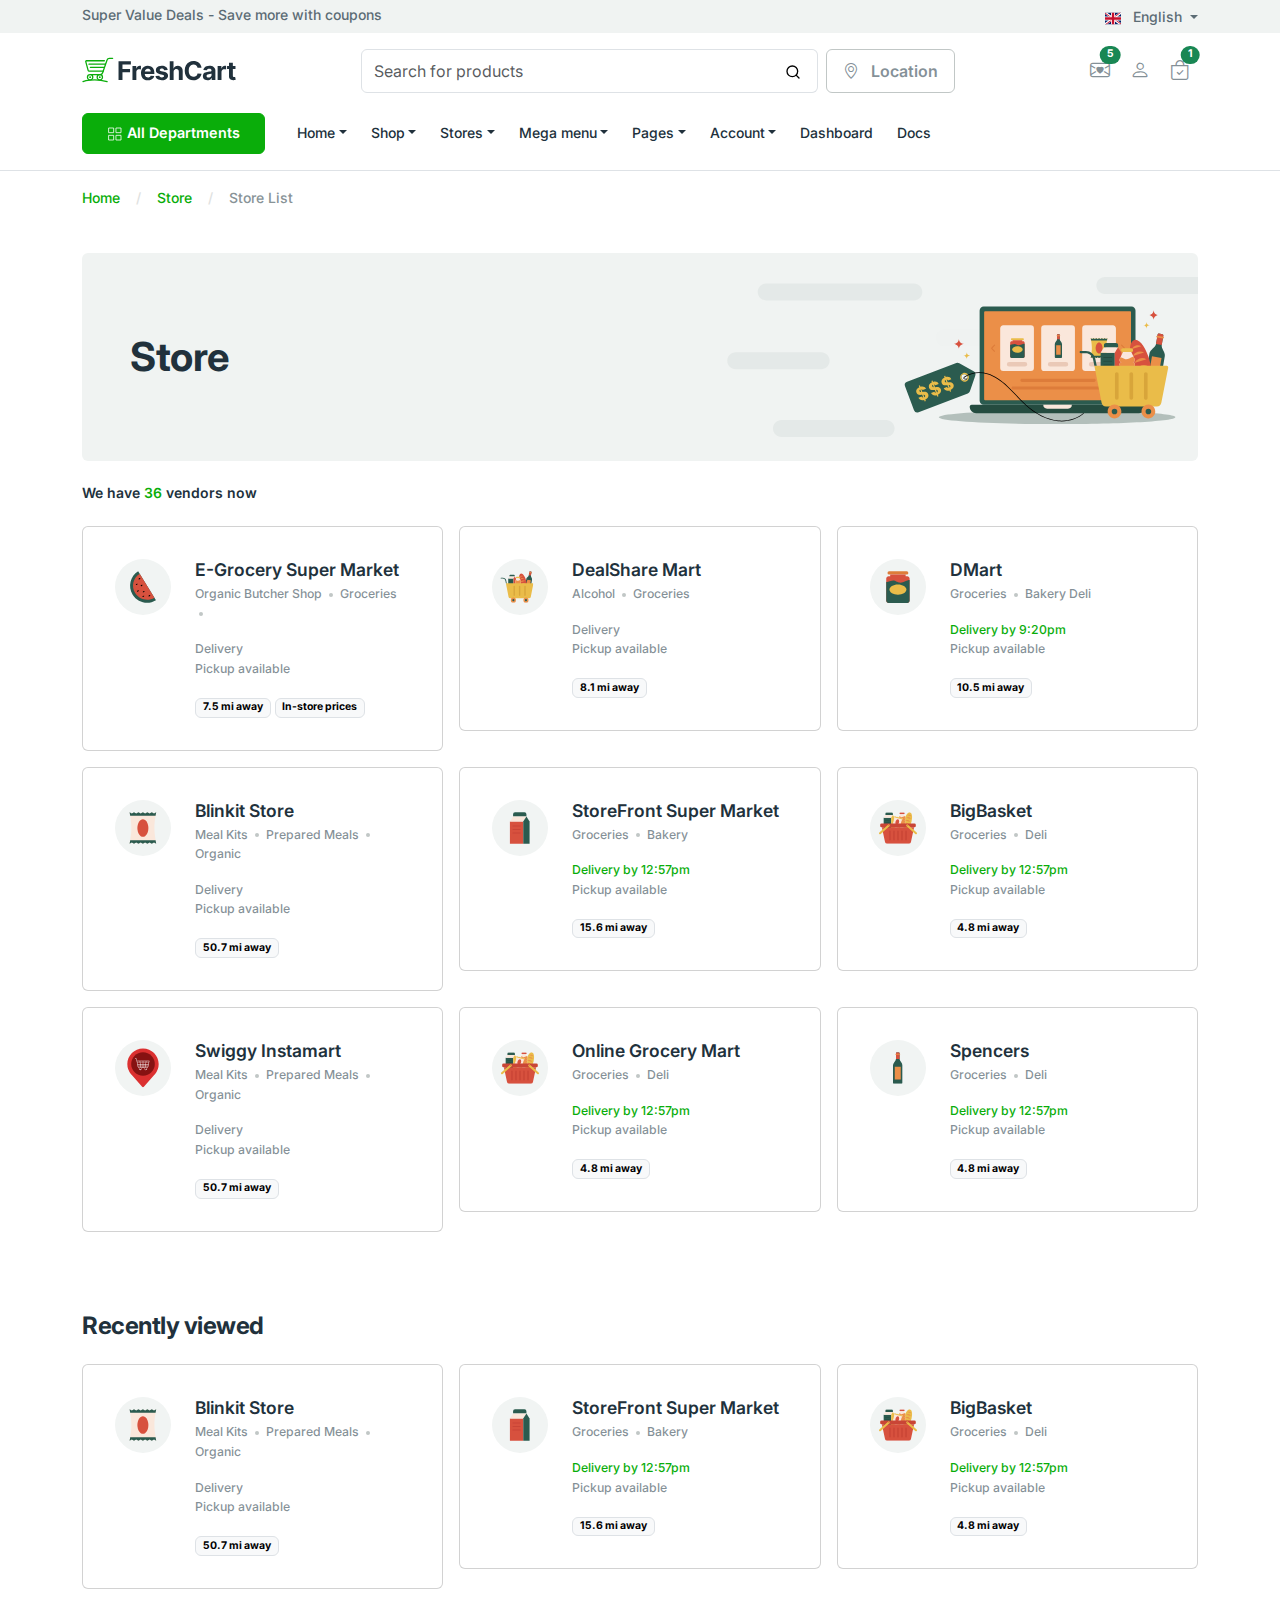
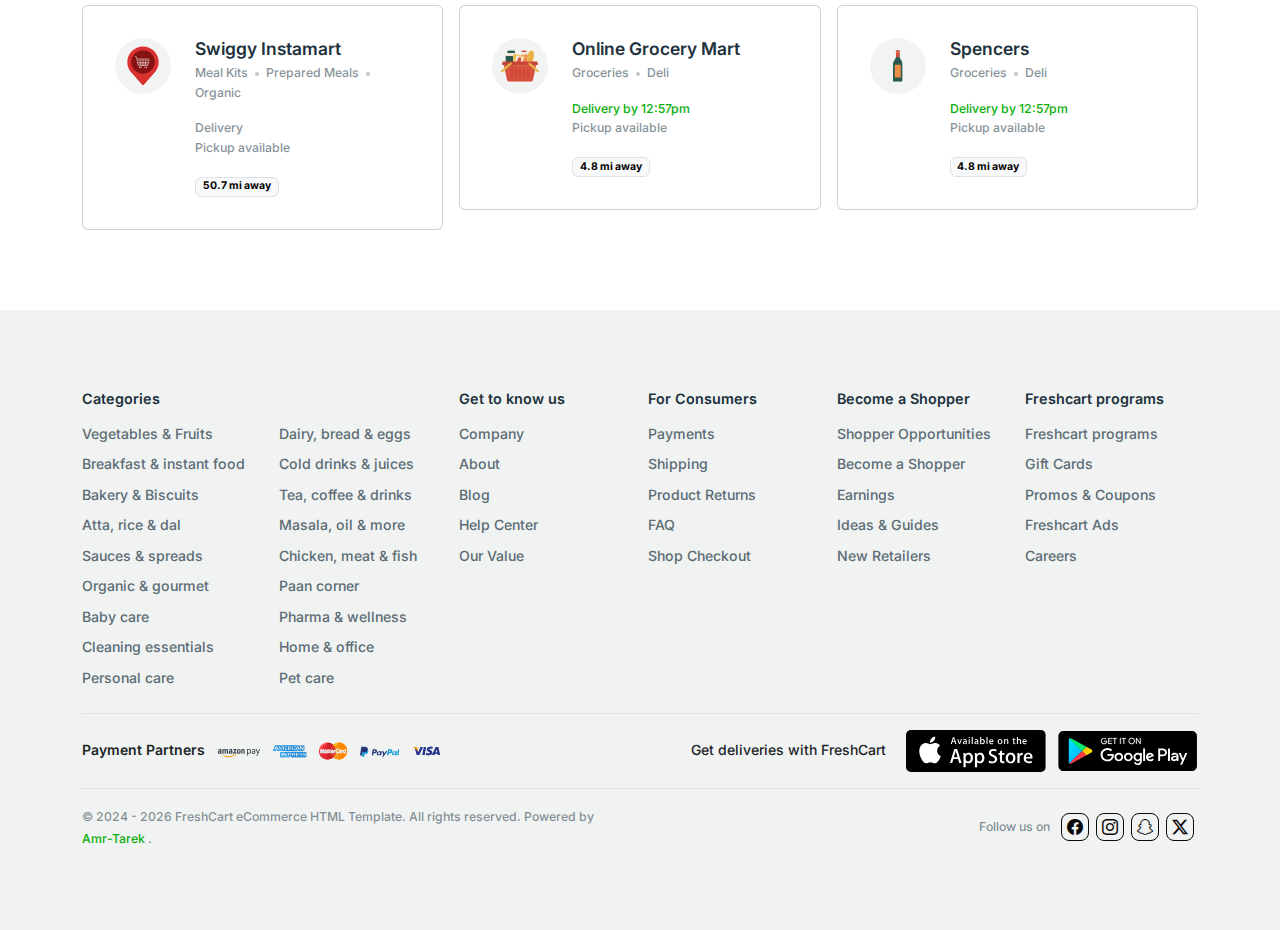
==== commit bce713b2: "Update index.html" ====
--- a/index.html
+++ b/index.html
@@ -1188,7 +1188,7 @@
               <span class="text-muted small">
                 © 2024 - 2026 FreshCart eCommerce HTML Template. All rights
                 reserved. Powered by
-                <a class="text-green" href="#!">G2-Fend-iti-Aswan-2024</a>
+                <a class="text-green" href="#!">Amr-Tarek</a>
                 .
               </span>
             </div>
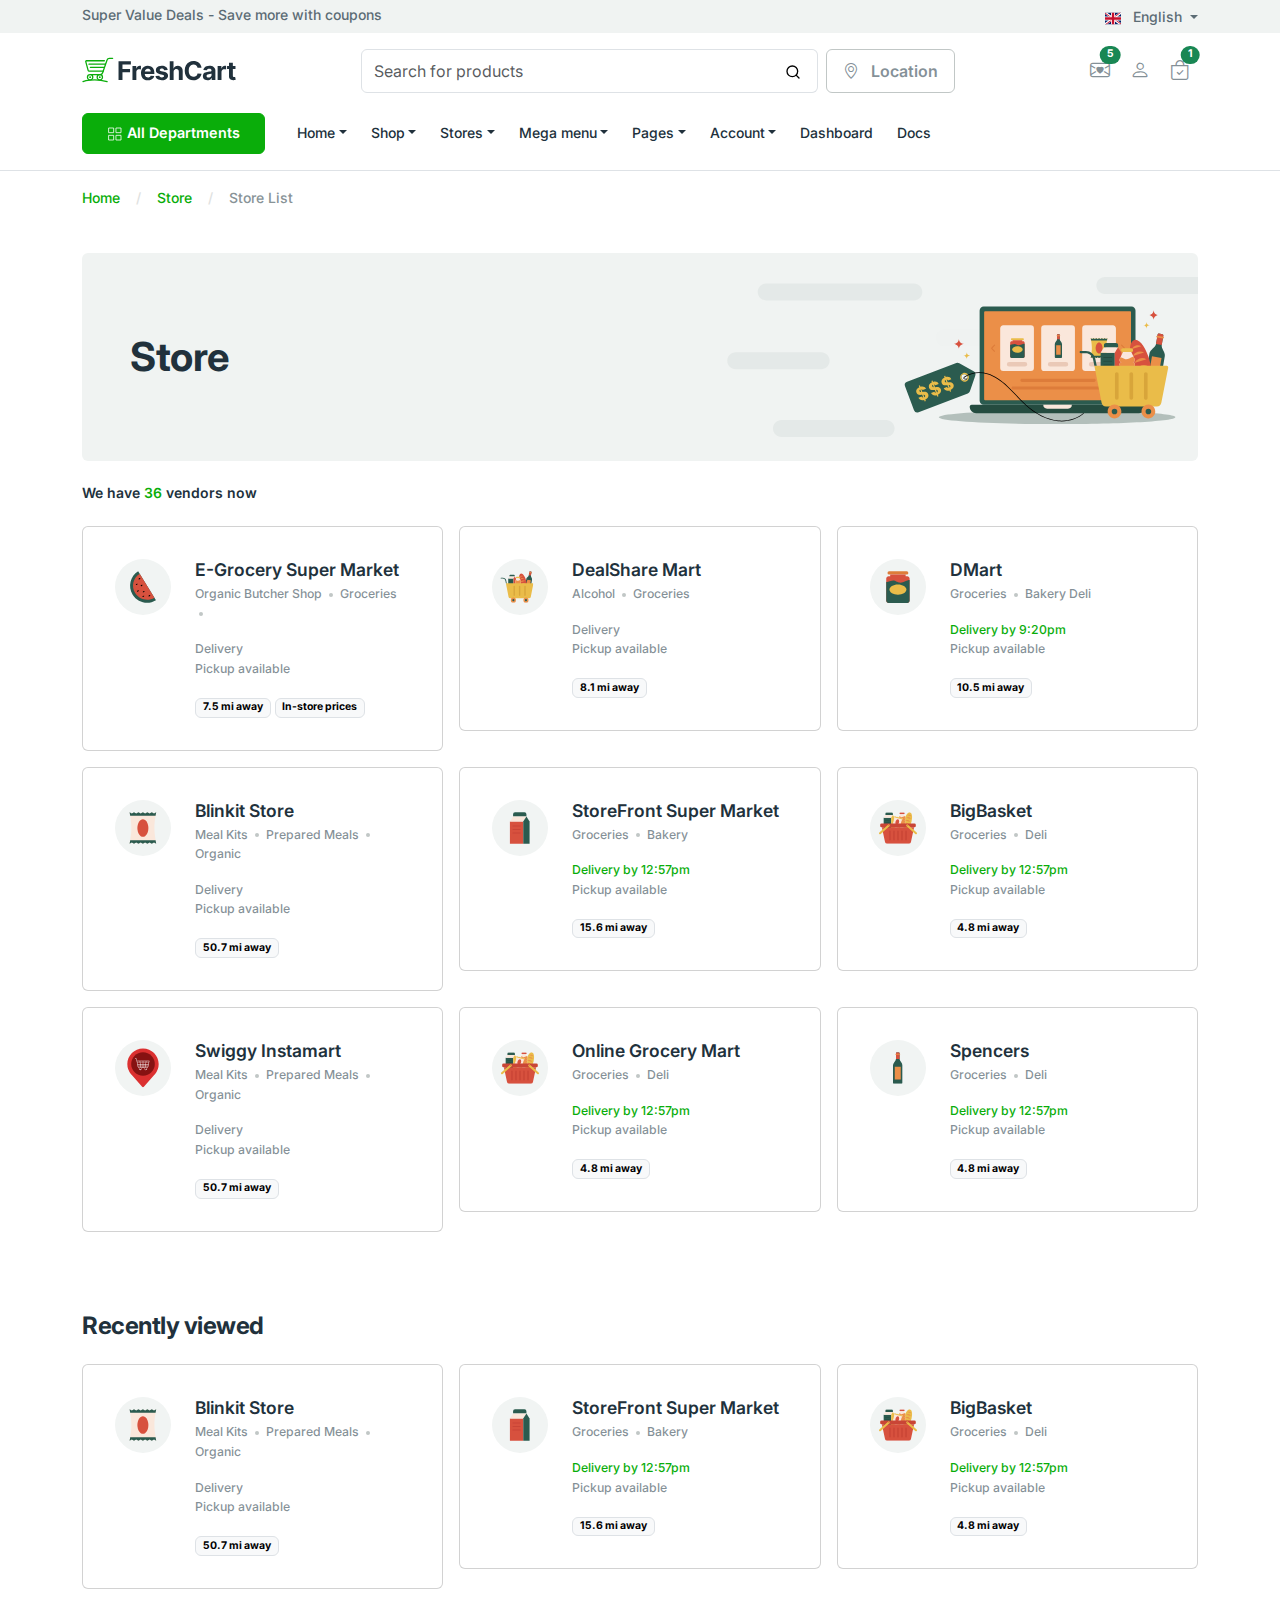
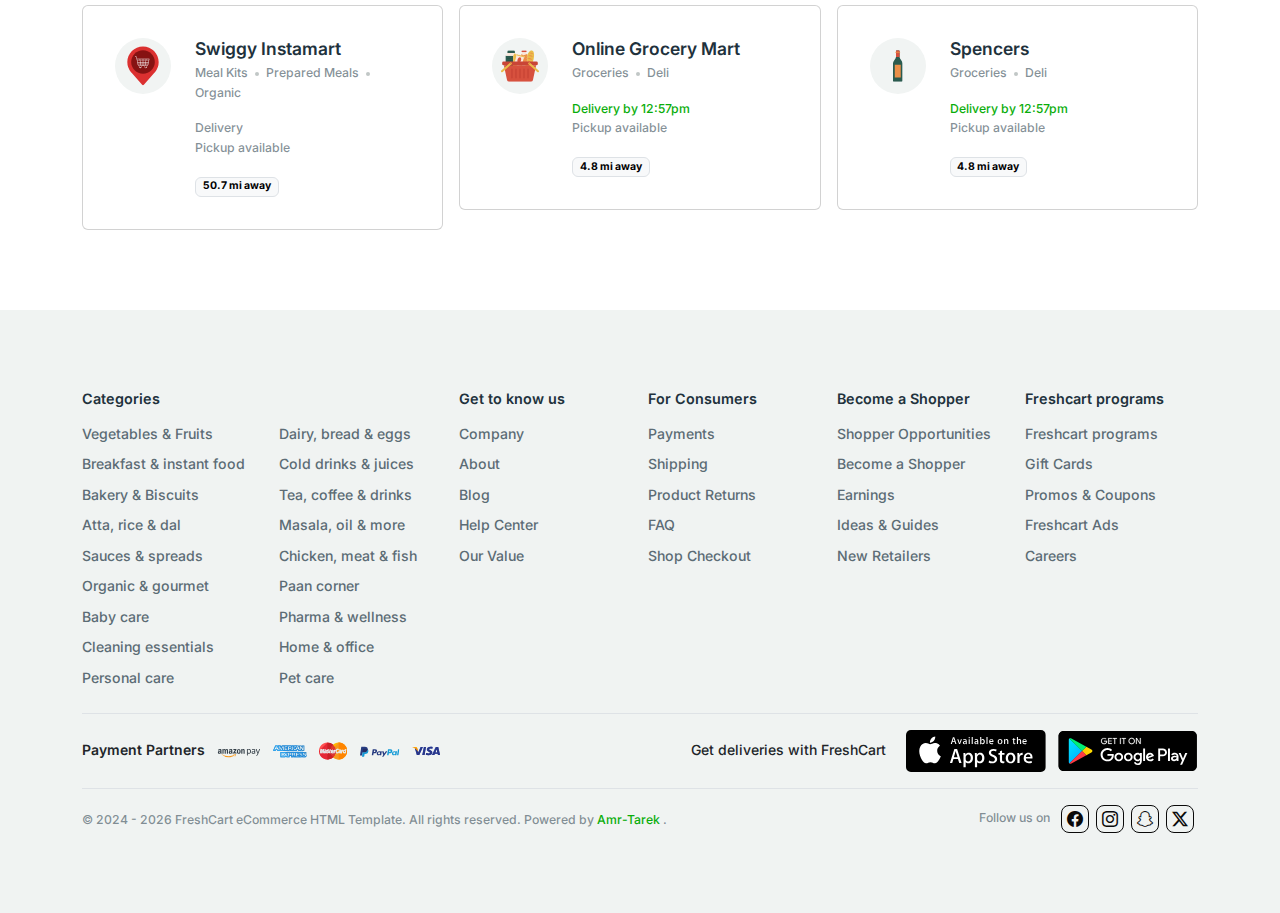
==== commit cc613a2f: "Update index.html" ====
--- a/index.html
+++ b/index.html
@@ -1184,7 +1184,7 @@
         <!-- Footer Acoonts and Copyright -->
         <div class="border-top py-3">
           <div class="row align-items-center">
-            <div class="col-md-6">
+            <div class="col-md-7">
               <span class="text-muted small">
                 © 2024 - 2026 FreshCart eCommerce HTML Template. All rights
                 reserved. Powered by
@@ -1192,7 +1192,7 @@
                 .
               </span>
             </div>
-            <div class="col-md-6">
+            <div class="col-md-5">
               <ul class="list-inline text-md-end mb-0 small mt-3 mt-md-0">
                 <li class="list-inline-item text-muted">Follow us on</li>
                 <!-- ico social-media -->
